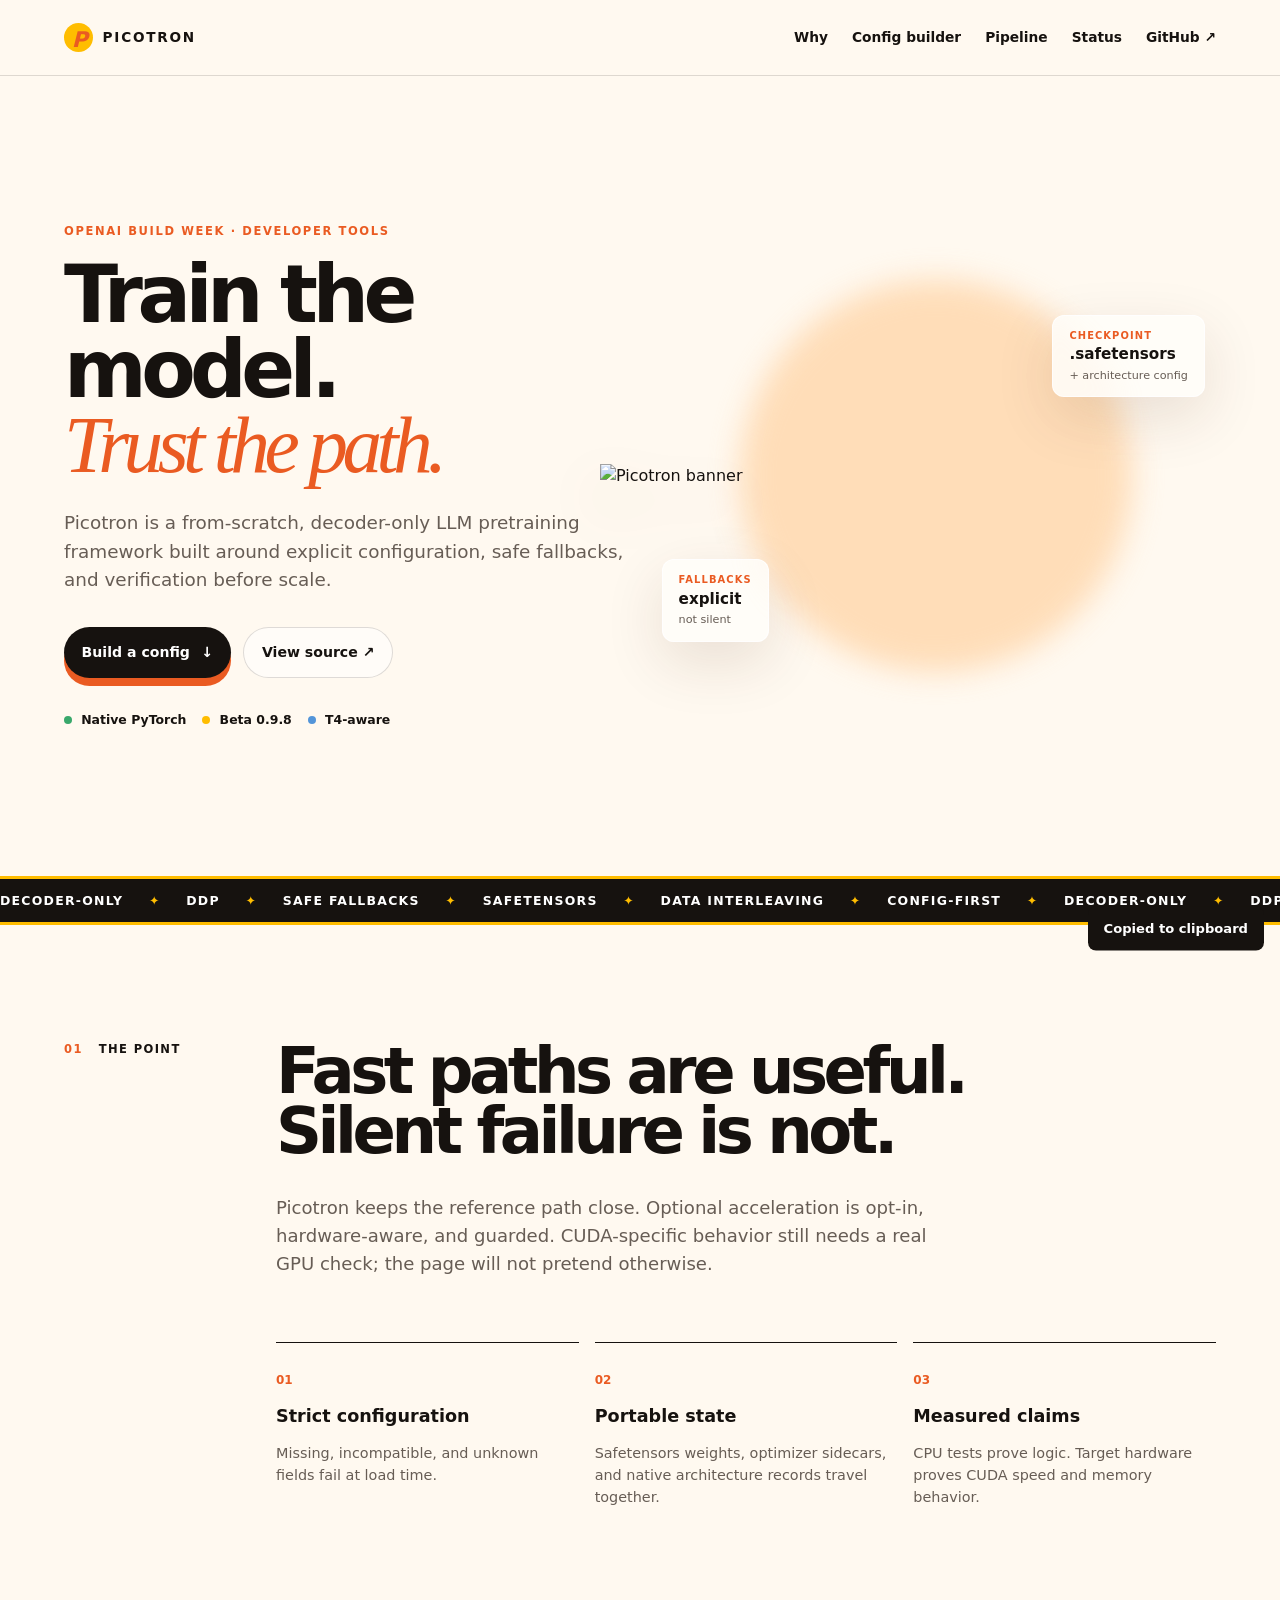
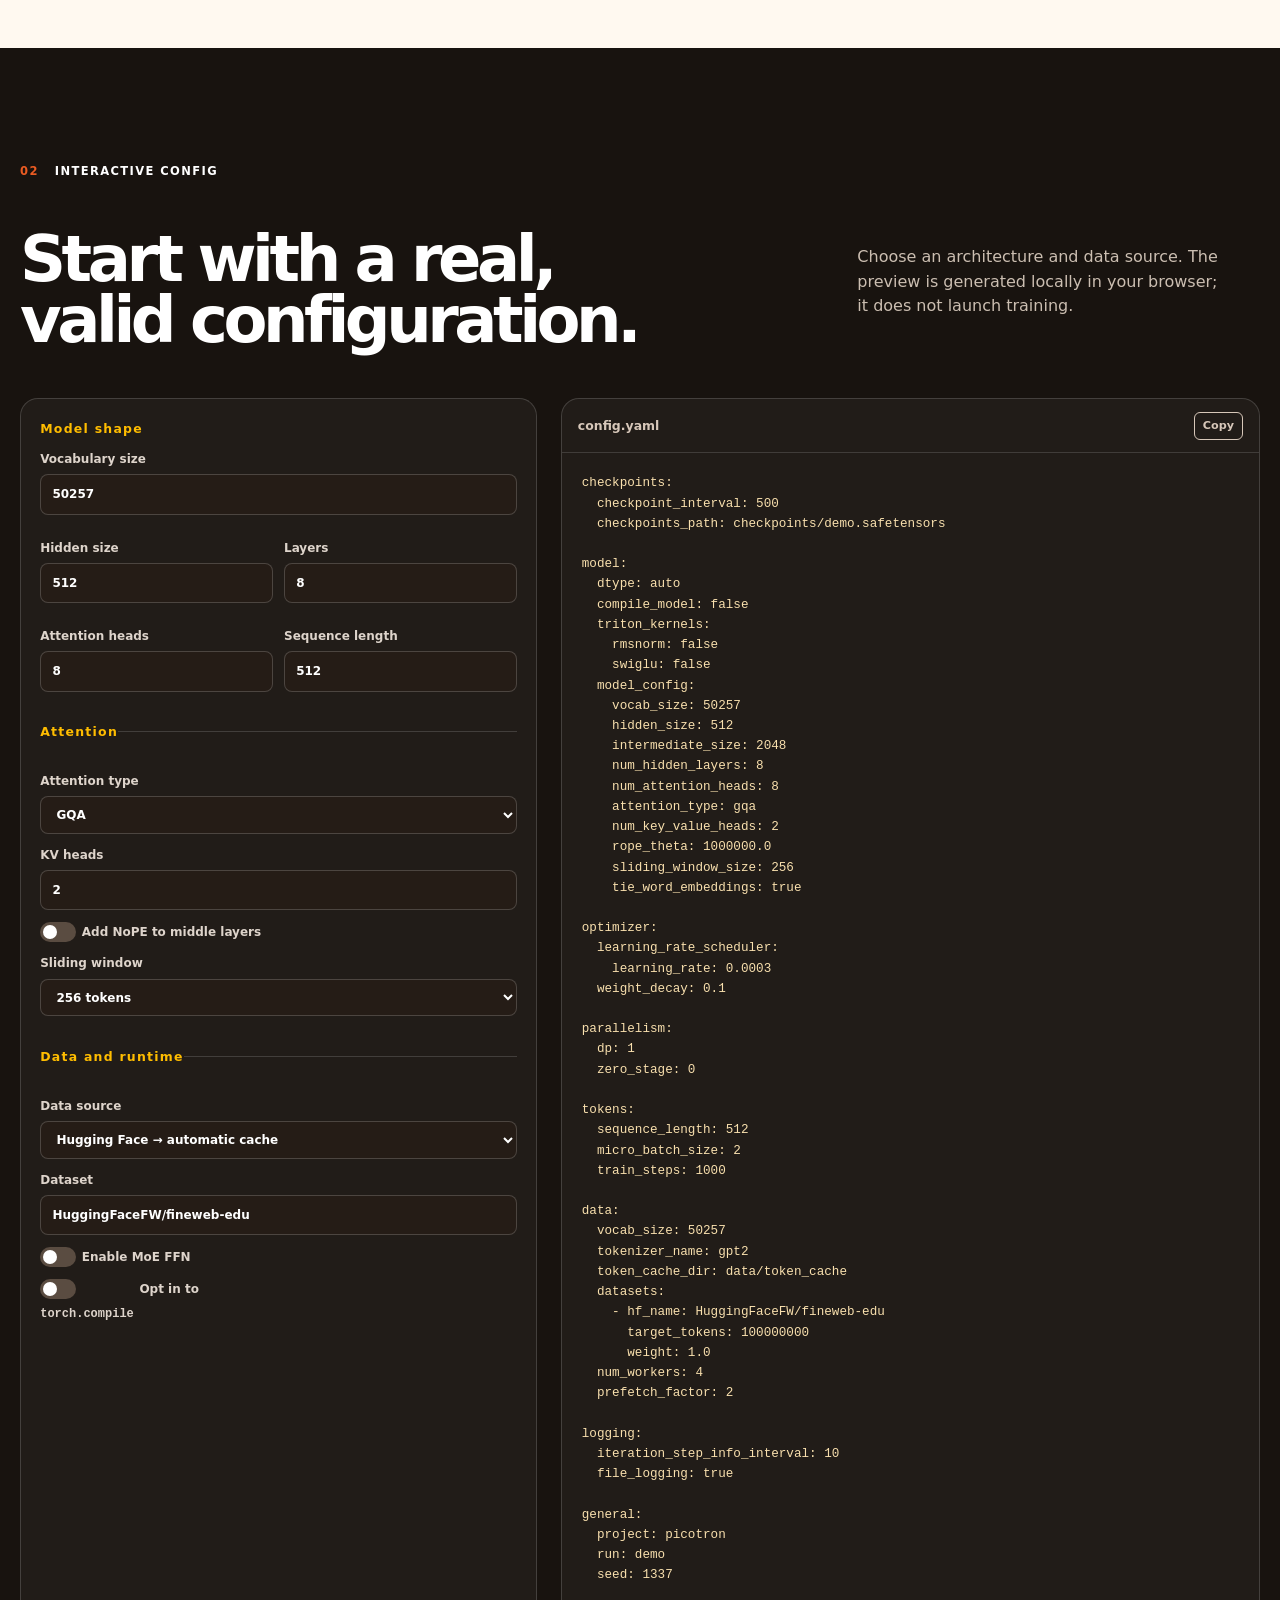
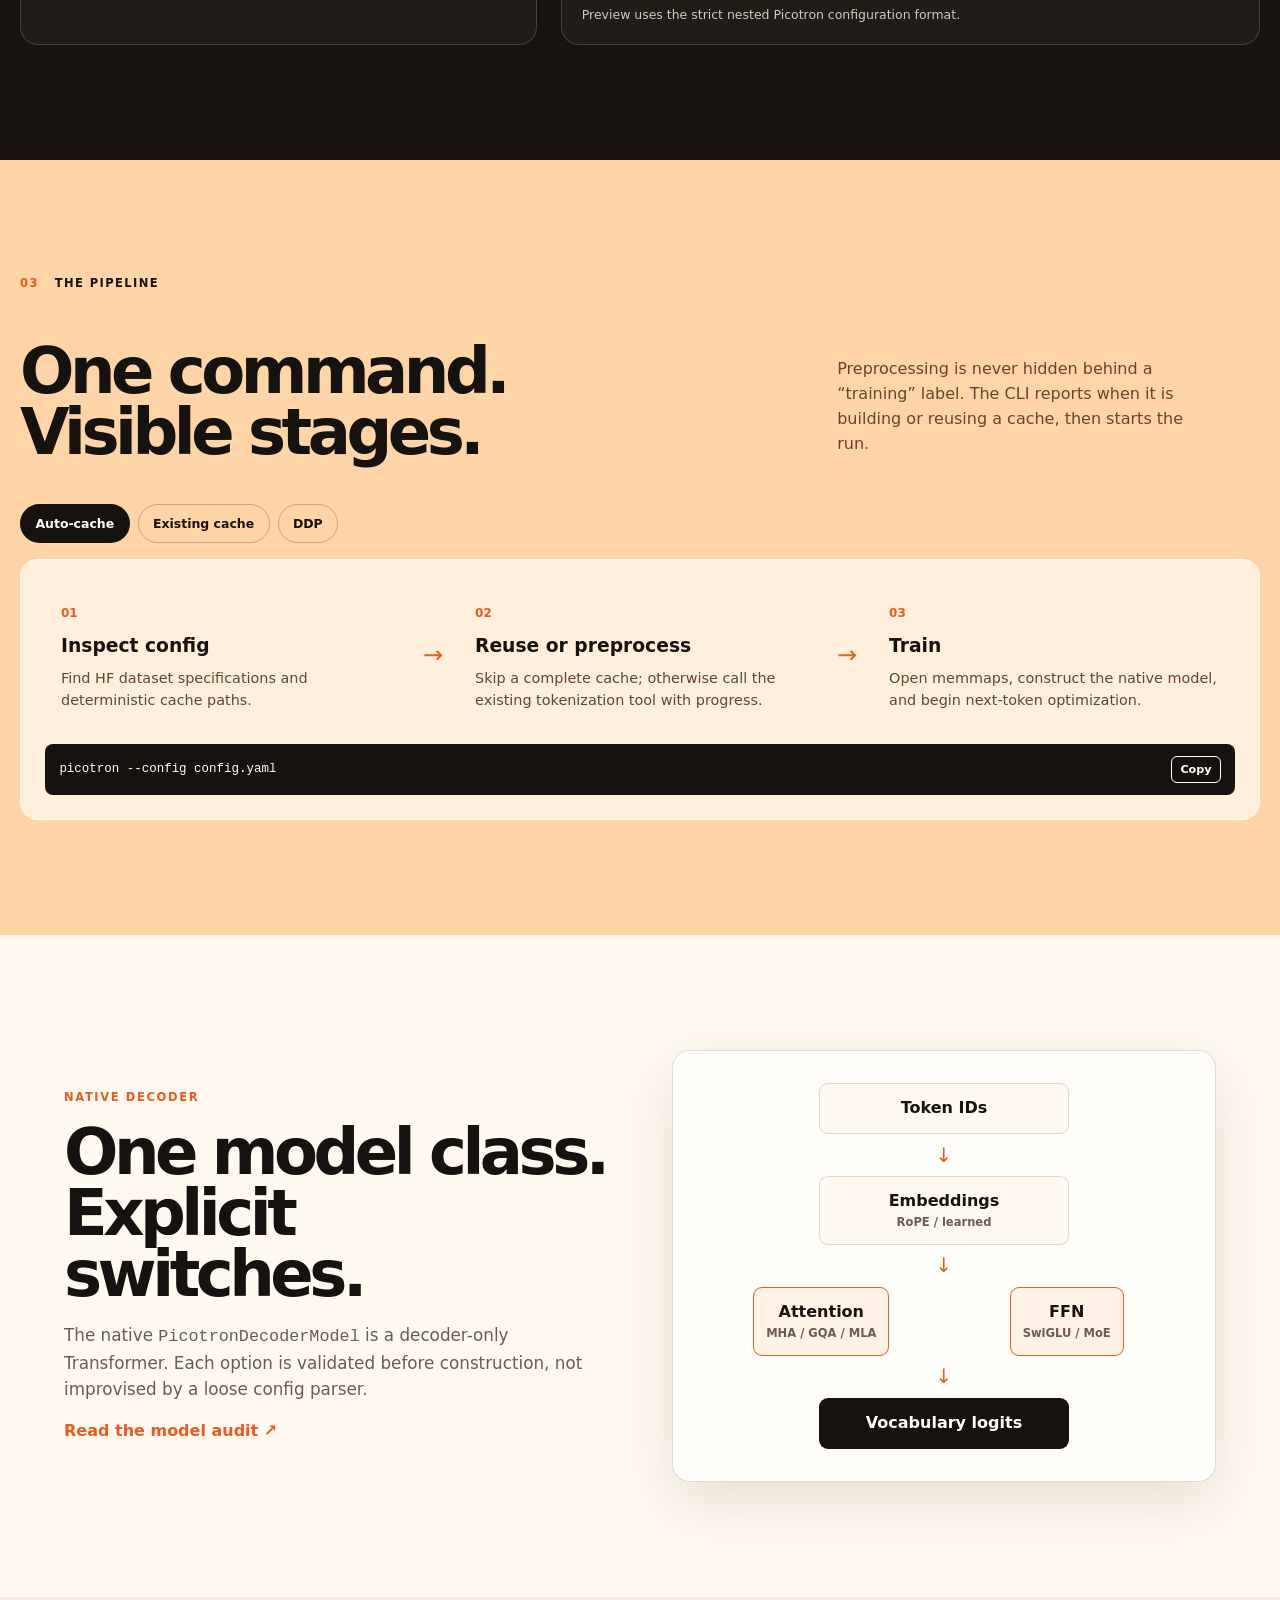
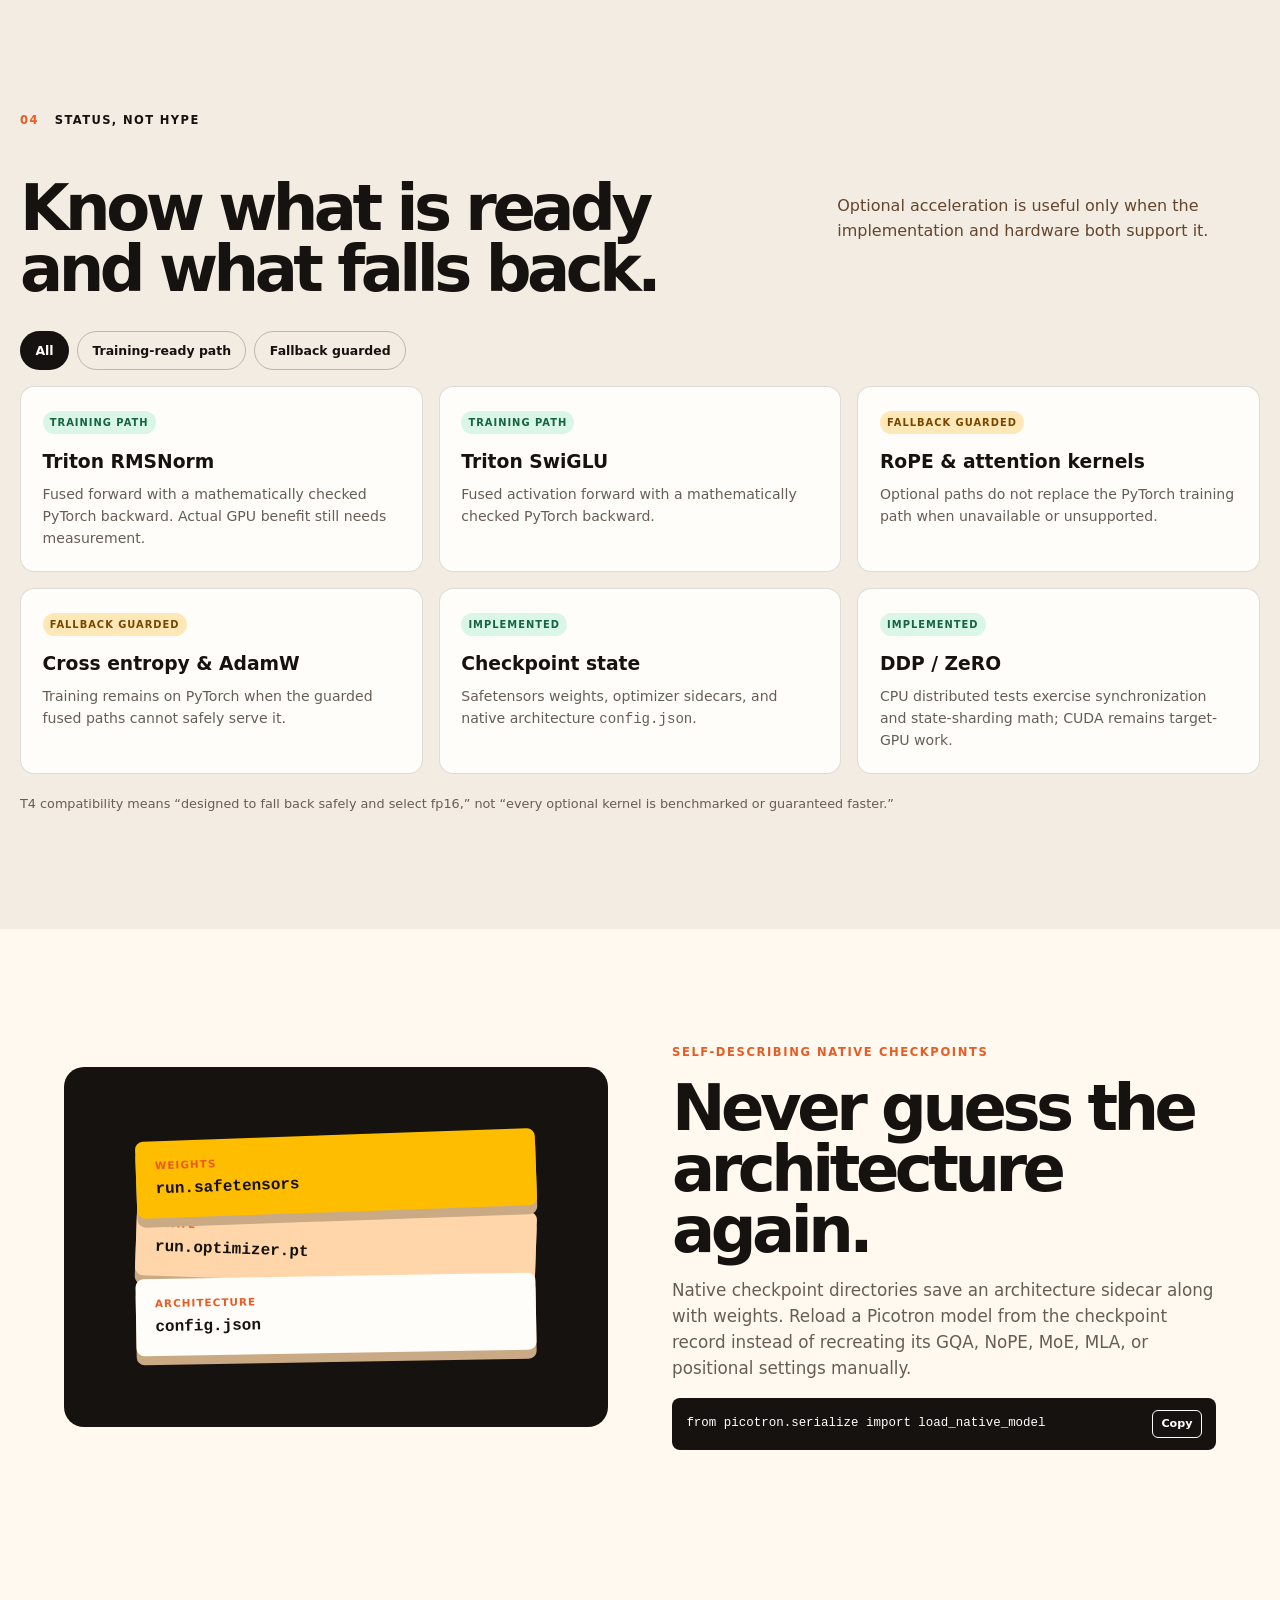
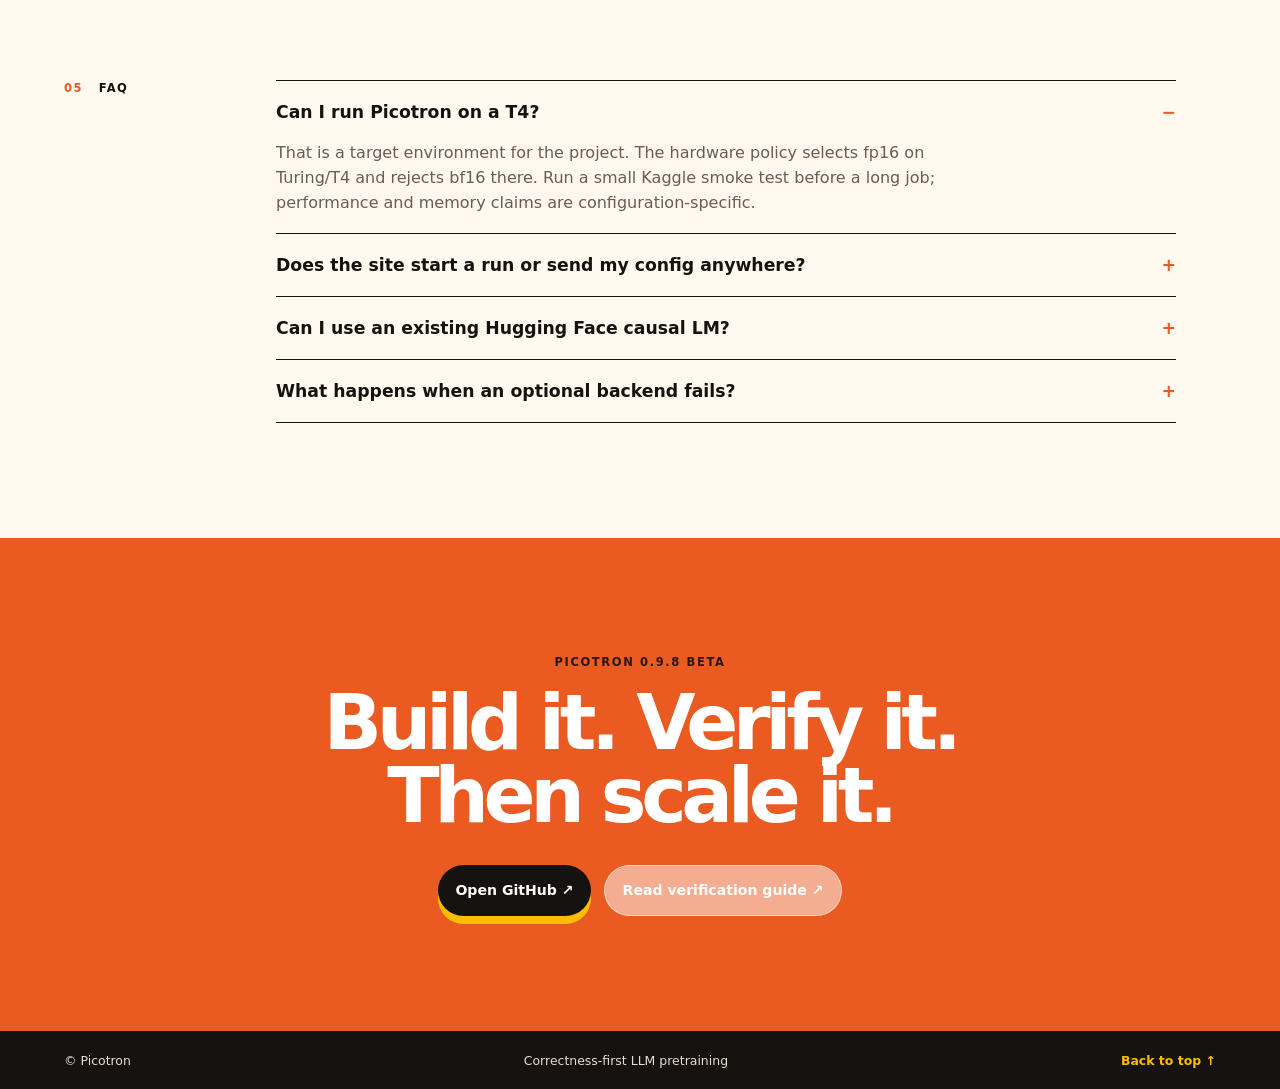
==== docs/index.html @ 0f290bdd "Add interactive GitHub Pages site Co-authored-by: OpenAI Codex <noreply@openai.com>" ====
<!doctype html>
<html lang="en">
  <head>
    <meta charset="utf-8">
    <meta name="viewport" content="width=device-width, initial-scale=1">
    <meta name="description" content="Picotron is a correctness-first, from-scratch framework for decoder-only LLM pretraining.">
    <title>Picotron — Correctness-first LLM pretraining</title>
    <link rel="preconnect" href="https://raw.githubusercontent.com">
    <link rel="stylesheet" href="assets/site.css">
  </head>
  <body>
    <a class="skip-link" href="#main">Skip to content</a>
    <header class="site-header">
      <a class="brand" href="#top" aria-label="Picotron home"><span class="brand-mark">P</span> PICOTRON</a>
      <button class="menu-button" type="button" aria-label="Open navigation" aria-expanded="false" data-menu-button>
        <span></span><span></span><span></span>
      </button>
      <nav class="site-nav" data-menu>
        <a href="#why">Why</a>
        <a href="#builder">Config builder</a>
        <a href="#pipeline">Pipeline</a>
        <a href="#status">Status</a>
        <a href="https://github.com/AndyMLAndAI/picotron" target="_blank" rel="noreferrer">GitHub ↗</a>
      </nav>
    </header>

    <main id="main">
      <section class="hero section" id="top">
        <div class="hero-copy reveal">
          <p class="eyebrow">OPENAI BUILD WEEK · DEVELOPER TOOLS</p>
          <h1>Train the model.<br><em>Trust the path.</em></h1>
          <p class="hero-text">Picotron is a from-scratch, decoder-only LLM pretraining framework built around explicit configuration, safe fallbacks, and verification before scale.</p>
          <div class="hero-actions">
            <a class="button button-primary" href="#builder">Build a config <span>↓</span></a>
            <a class="button button-quiet" href="https://github.com/AndyMLAndAI/picotron" target="_blank" rel="noreferrer">View source ↗</a>
          </div>
          <div class="hero-proof" aria-label="Project properties">
            <span><i class="dot dot-green"></i> Native PyTorch</span>
            <span><i class="dot dot-yellow"></i> Beta 0.9.8</span>
            <span><i class="dot dot-blue"></i> T4-aware</span>
          </div>
        </div>
        <div class="hero-art reveal">
          <div class="hero-glow"></div>
          <img src="https://raw.githubusercontent.com/AndyMLAndAI/picotron/main/src/banner.png" alt="Picotron banner">
          <div class="floating-card card-one"><span>CHECKPOINT</span><strong>.safetensors</strong><small>+ architecture config</small></div>
          <div class="floating-card card-two"><span>FALLBACKS</span><strong>explicit</strong><small>not silent</small></div>
        </div>
      </section>

      <section class="ticker" aria-label="Picotron capabilities">
        <div class="ticker-track">
          <span>DECODER-ONLY</span><b>✦</b><span>DDP</span><b>✦</b><span>SAFE FALLBACKS</span><b>✦</b><span>SAFETENSORS</span><b>✦</b><span>DATA INTERLEAVING</span><b>✦</b><span>CONFIG-FIRST</span><b>✦</b>
          <span>DECODER-ONLY</span><b>✦</b><span>DDP</span><b>✦</b><span>SAFE FALLBACKS</span><b>✦</b><span>SAFETENSORS</span><b>✦</b><span>DATA INTERLEAVING</span><b>✦</b><span>CONFIG-FIRST</span><b>✦</b>
        </div>
      </section>

      <section class="section statement" id="why">
        <div class="section-label reveal"><span>01</span><p>THE POINT</p></div>
        <div class="statement-content reveal">
          <h2>Fast paths are useful.<br>Silent failure is not.</h2>
          <p>Picotron keeps the reference path close. Optional acceleration is opt-in, hardware-aware, and guarded. CUDA-specific behavior still needs a real GPU check; the page will not pretend otherwise.</p>
        </div>
        <div class="principles reveal">
          <article><span class="principle-number">01</span><h3>Strict configuration</h3><p>Missing, incompatible, and unknown fields fail at load time.</p></article>
          <article><span class="principle-number">02</span><h3>Portable state</h3><p>Safetensors weights, optimizer sidecars, and native architecture records travel together.</p></article>
          <article><span class="principle-number">03</span><h3>Measured claims</h3><p>CPU tests prove logic. Target hardware proves CUDA speed and memory behavior.</p></article>
        </div>
      </section>

      <section class="section builder-section" id="builder">
        <div class="section-label reveal"><span>02</span><p>INTERACTIVE CONFIG</p></div>
        <div class="builder-heading reveal"><h2>Start with a real,<br>valid configuration.</h2><p>Choose an architecture and data source. The preview is generated locally in your browser; it does not launch training.</p></div>
        <div class="builder-grid reveal">
          <form class="config-controls" data-config-form>
            <fieldset>
              <legend>Model shape</legend>
              <label>Vocabulary size <input data-field="vocab" type="number" min="16" step="1" value="50257"></label>
              <div class="control-row"><label>Hidden size <input data-field="hidden" type="number" min="16" step="16" value="512"></label><label>Layers <input data-field="layers" type="number" min="1" step="1" value="8"></label></div>
              <div class="control-row"><label>Attention heads <input data-field="heads" type="number" min="1" step="1" value="8"></label><label>Sequence length <input data-field="sequence" type="number" min="8" step="8" value="512"></label></div>
            </fieldset>
            <fieldset>
              <legend>Attention</legend>
              <label>Attention type <select data-field="attention"><option value="mha">MHA</option><option value="gqa" selected>GQA</option><option value="mla">MLA</option></select></label>
              <label data-kv-control>KV heads <input data-field="kvHeads" type="number" min="1" step="1" value="2"></label>
              <label class="toggle"><input data-field="nope" type="checkbox"><span></span> Add NoPE to middle layers</label>
              <label>Sliding window <select data-field="window"><option value="256" selected>256 tokens</option><option value="none">Full context</option></select></label>
            </fieldset>
            <fieldset>
              <legend>Data and runtime</legend>
              <label>Data source <select data-field="dataMode"><option value="hf" selected>Hugging Face → automatic cache</option><option value="cache">Existing uint16 token cache</option><option value="synthetic">Synthetic smoke data</option></select></label>
              <label data-hf-control>Dataset <input data-field="dataset" type="text" value="HuggingFaceFW/fineweb-edu"></label>
              <label class="toggle"><input data-field="moe" type="checkbox"><span></span> Enable MoE FFN</label>
              <label class="toggle"><input data-field="compile" type="checkbox"><span></span> Opt in to <code>torch.compile</code></label>
            </fieldset>
          </form>
          <div class="config-output">
            <div class="code-topline"><span>config.yaml</span><button type="button" class="copy-button" data-copy="config-output">Copy</button></div>
            <pre id="config-output" tabindex="0"><code></code></pre>
            <p class="config-note" data-config-note></p>
          </div>
        </div>
      </section>

      <section class="section pipeline-section" id="pipeline">
        <div class="section-label reveal"><span>03</span><p>THE PIPELINE</p></div>
        <div class="pipeline-heading reveal"><h2>One command.<br>Visible stages.</h2><p>Preprocessing is never hidden behind a “training” label. The CLI reports when it is building or reusing a cache, then starts the run.</p></div>
        <div class="pipeline-tabs reveal" role="tablist" aria-label="Pipeline modes">
          <button class="tab active" role="tab" aria-selected="true" data-tab="auto">Auto-cache</button>
          <button class="tab" role="tab" aria-selected="false" data-tab="existing">Existing cache</button>
          <button class="tab" role="tab" aria-selected="false" data-tab="distributed">DDP</button>
        </div>
        <div class="pipeline-panel reveal" data-panel="auto">
          <div class="pipeline-steps"><div><span>01</span><h3>Inspect config</h3><p>Find HF dataset specifications and deterministic cache paths.</p></div><i>→</i><div><span>02</span><h3>Reuse or preprocess</h3><p>Skip a complete cache; otherwise call the existing tokenization tool with progress.</p></div><i>→</i><div><span>03</span><h3>Train</h3><p>Open memmaps, construct the native model, and begin next-token optimization.</p></div></div>
          <div class="command-box"><code>picotron --config config.yaml</code><button type="button" class="copy-button" data-copy-text="picotron --config config.yaml">Copy</button></div>
        </div>
        <div class="pipeline-panel hidden" data-panel="existing">
          <div class="pipeline-steps"><div><span>01</span><h3>Open memmap</h3><p>Read a fixed uint16 token cache without per-step tokenization.</p></div><i>→</i><div><span>02</span><h3>Mix sources</h3><p>Sample weighted sources throughout the run instead of concatenating corpora.</p></div><i>→</i><div><span>03</span><h3>Train</h3><p>Fixed sequence batches keep the core training path simple.</p></div></div>
          <div class="command-box"><code>picotron --config config.yaml</code><button type="button" class="copy-button" data-copy-text="picotron --config config.yaml">Copy</button></div>
        </div>
        <div class="pipeline-panel hidden" data-panel="distributed">
          <div class="pipeline-steps"><div><span>01</span><h3>Launch ranks</h3><p>Use one process per GPU through PyTorch's standard launcher.</p></div><i>→</i><div><span>02</span><h3>Shard data</h3><p>Each rank receives a distinct partition; rank 0 owns preprocessing and display.</p></div><i>→</i><div><span>03</span><h3>Synchronize</h3><p>DDP synchronizes gradients; ZeRO can shard optimizer state and gradients.</p></div></div>
          <div class="command-box"><code>torchrun --standalone --nproc_per_node=2 picotron --config config.yaml</code><button type="button" class="copy-button" data-copy-text="torchrun --standalone --nproc_per_node=2 picotron --config config.yaml">Copy</button></div>
        </div>
      </section>

      <section class="section architecture-section">
        <div class="architecture-copy reveal"><p class="eyebrow">NATIVE DECODER</p><h2>One model class.<br>Explicit switches.</h2><p>The native <code>PicotronDecoderModel</code> is a decoder-only Transformer. Each option is validated before construction, not improvised by a loose config parser.</p><a class="text-link" href="https://github.com/AndyMLAndAI/picotron/blob/main/docs/native_model_audit.md" target="_blank" rel="noreferrer">Read the model audit ↗</a></div>
        <div class="architecture-map reveal">
          <div class="map-node input">Token IDs</div><div class="map-arrow">↓</div><div class="map-node">Embeddings <small>RoPE / learned</small></div><div class="map-arrow">↓</div><div class="map-row"><div class="map-node accent">Attention <small>MHA / GQA / MLA</small></div><div class="map-node accent">FFN <small>SwiGLU / MoE</small></div></div><div class="map-arrow">↓</div><div class="map-node output">Vocabulary logits</div>
        </div>
      </section>

      <section class="section status-section" id="status">
        <div class="section-label reveal"><span>04</span><p>STATUS, NOT HYPE</p></div>
        <div class="status-heading reveal"><h2>Know what is ready<br>and what falls back.</h2><p>Optional acceleration is useful only when the implementation and hardware both support it.</p></div>
        <div class="status-filter reveal" role="group" aria-label="Filter status cards"><button class="filter active" data-filter="all">All</button><button class="filter" data-filter="real">Training-ready path</button><button class="filter" data-filter="fallback">Fallback guarded</button></div>
        <div class="status-grid reveal">
          <article class="status-card real" data-status="real"><span class="status-chip chip-real">TRAINING PATH</span><h3>Triton RMSNorm</h3><p>Fused forward with a mathematically checked PyTorch backward. Actual GPU benefit still needs measurement.</p></article>
          <article class="status-card real" data-status="real"><span class="status-chip chip-real">TRAINING PATH</span><h3>Triton SwiGLU</h3><p>Fused activation forward with a mathematically checked PyTorch backward.</p></article>
          <article class="status-card fallback" data-status="fallback"><span class="status-chip chip-fallback">FALLBACK GUARDED</span><h3>RoPE &amp; attention kernels</h3><p>Optional paths do not replace the PyTorch training path when unavailable or unsupported.</p></article>
          <article class="status-card fallback" data-status="fallback"><span class="status-chip chip-fallback">FALLBACK GUARDED</span><h3>Cross entropy &amp; AdamW</h3><p>Training remains on PyTorch when the guarded fused paths cannot safely serve it.</p></article>
          <article class="status-card real" data-status="real"><span class="status-chip chip-real">IMPLEMENTED</span><h3>Checkpoint state</h3><p>Safetensors weights, optimizer sidecars, and native architecture <code>config.json</code>.</p></article>
          <article class="status-card real" data-status="real"><span class="status-chip chip-real">IMPLEMENTED</span><h3>DDP / ZeRO</h3><p>CPU distributed tests exercise synchronization and state-sharding math; CUDA remains target-GPU work.</p></article>
        </div>
        <p class="status-disclaimer reveal">T4 compatibility means “designed to fall back safely and select fp16,” not “every optional kernel is benchmarked or guaranteed faster.”</p>
      </section>

      <section class="section checkpoint-section">
        <div class="checkpoint-visual reveal"><div class="file-stack"><div class="file file-main"><span>WEIGHTS</span><strong>run.safetensors</strong></div><div class="file"><span>STATE</span><strong>run.optimizer.pt</strong></div><div class="file"><span>ARCHITECTURE</span><strong>config.json</strong></div></div></div>
        <div class="checkpoint-copy reveal"><p class="eyebrow">SELF-DESCRIBING NATIVE CHECKPOINTS</p><h2>Never guess the<br>architecture again.</h2><p>Native checkpoint directories save an architecture sidecar along with weights. Reload a Picotron model from the checkpoint record instead of recreating its GQA, NoPE, MoE, MLA, or positional settings manually.</p><div class="command-box"><code>from picotron.serialize import load_native_model</code><button type="button" class="copy-button" data-copy-text="from picotron.serialize import load_native_model">Copy</button></div></div>
      </section>

      <section class="section faq-section">
        <div class="section-label reveal"><span>05</span><p>FAQ</p></div>
        <div class="faq-list reveal">
          <details open><summary>Can I run Picotron on a T4?</summary><p>That is a target environment for the project. The hardware policy selects fp16 on Turing/T4 and rejects bf16 there. Run a small Kaggle smoke test before a long job; performance and memory claims are configuration-specific.</p></details>
          <details><summary>Does the site start a run or send my config anywhere?</summary><p>No. The config builder is client-side JavaScript only. It produces a YAML preview and copy button; it does not upload data, contact the Hub, or execute commands.</p></details>
          <details><summary>Can I use an existing Hugging Face causal LM?</summary><p>Yes for the SFT/DPO adapters when the model follows the normal causal-LM logits contract. The native pretraining CLI constructs Picotron's own decoder model from its strict configuration.</p></details>
          <details><summary>What happens when an optional backend fails?</summary><p>Optional acceleration is guarded. Picotron reports the issue and returns to the relevant PyTorch path rather than silently continuing on an unknown implementation.</p></details>
        </div>
      </section>

      <section class="section final-cta reveal">
        <p class="eyebrow">PICOTRON 0.9.8 BETA</p>
        <h2>Build it. Verify it.<br>Then scale it.</h2>
        <div class="hero-actions"><a class="button button-primary" href="https://github.com/AndyMLAndAI/picotron" target="_blank" rel="noreferrer">Open GitHub ↗</a><a class="button button-quiet" href="https://github.com/AndyMLAndAI/picotron#verification" target="_blank" rel="noreferrer">Read verification guide ↗</a></div>
      </section>
    </main>

    <footer class="site-footer"><span>© Picotron</span><span>Correctness-first LLM pretraining</span><a href="#top">Back to top ↑</a></footer>
    <div class="toast" role="status" aria-live="polite" data-toast>Copied to clipboard</div>
    <script src="assets/site.js"></script>
  </body>
</html>
---- docs/assets/site.css ----
:root{--ink:#16120f;--paper:#fff9f0;--peach:#ffd6aa;--orange:#ea5b22;--yellow:#ffbd00;--muted:#675d55;--line:rgba(22,18,15,.14);--card:#fffdf9;--shadow:0 20px 60px rgba(76,35,12,.12)}*{box-sizing:border-box}html{scroll-behavior:smooth}body{margin:0;background:var(--paper);color:var(--ink);font:16px/1.55 Inter,ui-sans-serif,system-ui,-apple-system,BlinkMacSystemFont,"Segoe UI",sans-serif}code,pre{font-family:"SFMono-Regular",Consolas,"Liberation Mono",monospace}.skip-link{position:absolute;left:1rem;top:-4rem;background:var(--ink);color:#fff;padding:.7rem 1rem;z-index:20}.skip-link:focus{top:1rem}.site-header{height:76px;display:flex;align-items:center;justify-content:space-between;gap:2rem;padding:0 clamp(1.25rem,5vw,5rem);border-bottom:1px solid var(--line);position:sticky;top:0;background:rgba(255,249,240,.9);backdrop-filter:blur(14px);z-index:10}.brand{font-size:.85rem;font-weight:900;letter-spacing:.13em;text-decoration:none;color:var(--ink);display:flex;align-items:center;gap:.6rem}.brand-mark{height:29px;width:29px;display:grid;place-items:center;border-radius:50%;background:var(--yellow);color:var(--orange);font-size:1.35rem;font-style:italic;letter-spacing:-.1em}.site-nav{display:flex;align-items:center;gap:1.5rem}.site-nav a{font-size:.86rem;font-weight:700;color:var(--ink);text-decoration:none}.site-nav a:hover,.text-link:hover{color:var(--orange)}.menu-button{display:none;background:transparent;border:0;padding:.4rem}.menu-button span{width:24px;height:2px;background:var(--ink);display:block;margin:5px}.section{padding:clamp(4.5rem,9vw,9rem) clamp(1.25rem,5vw,5rem);max-width:1500px;margin:auto}.hero{min-height:min(800px,calc(100vh - 76px));display:grid;grid-template-columns:1fr 1fr;align-items:center;gap:2rem;overflow:hidden}.eyebrow{font-weight:900;letter-spacing:.14em;font-size:.72rem;color:var(--orange);margin:0 0 1rem}.hero h1,.statement h2,.builder-heading h2,.pipeline-heading h2,.architecture-copy h2,.status-heading h2,.checkpoint-copy h2,.final-cta h2{font-size:clamp(3.1rem,6.2vw,6.5rem);line-height:.95;letter-spacing:-.07em;margin:0;font-weight:900}.hero h1 em{font-family:Georgia,serif;font-weight:400;color:var(--orange)}.hero-text{font-size:1.15rem;max-width:560px;color:var(--muted);margin:1.6rem 0 2rem}.hero-actions{display:flex;flex-wrap:wrap;gap:.8rem}.button{display:inline-flex;align-items:center;gap:.7rem;padding:.85rem 1.1rem;border-radius:999px;text-decoration:none;font-weight:800;font-size:.88rem;transition:transform .2s,box-shadow .2s}.button:hover{transform:translateY(-2px)}.button-primary{background:var(--ink);color:#fff;box-shadow:0 8px 0 var(--orange)}.button-quiet{border:1px solid var(--line);color:var(--ink);background:rgba(255,255,255,.5)}.hero-proof{display:flex;flex-wrap:wrap;gap:1rem;margin-top:2rem;font-size:.78rem;font-weight:800}.dot{width:8px;height:8px;border-radius:50%;display:inline-block;margin-right:.3rem}.dot-green{background:#39a86b}.dot-yellow{background:var(--yellow)}.dot-blue{background:#5395d9}.hero-art{position:relative;min-height:460px;display:grid;place-items:center}.hero-art img{width:120%;max-width:760px;position:relative;z-index:2;filter:drop-shadow(0 25px 25px rgba(110,51,12,.17));mix-blend-mode:multiply}.hero-glow{position:absolute;width:70%;aspect-ratio:1;border-radius:50%;background:var(--peach);filter:blur(15px);opacity:.8}.floating-card{position:absolute;z-index:3;background:rgba(255,253,249,.9);backdrop-filter:blur(6px);border:1px solid rgba(255,255,255,.8);border-radius:12px;padding:.75rem 1rem;box-shadow:var(--shadow);display:grid}.floating-card span{font-size:.62rem;letter-spacing:.11em;font-weight:900;color:var(--orange)}.floating-card strong{font-size:.95rem}.floating-card small{color:var(--muted);font-size:.7rem}.card-one{top:15%;right:2%}.card-two{bottom:14%;left:1%}.ticker{overflow:hidden;background:var(--ink);color:#fff;border-block:3px solid var(--yellow);white-space:nowrap}.ticker-track{display:inline-flex;gap:1.6rem;align-items:center;min-width:max-content;padding:.75rem 0;animation:scroll 28s linear infinite;font-size:.78rem;font-weight:900;letter-spacing:.1em}.ticker b{color:var(--yellow)}@keyframes scroll{to{transform:translateX(-50%)}}.section-label{display:flex;gap:1rem;align-items:baseline;margin-bottom:3rem;font-size:.72rem;font-weight:900;letter-spacing:.12em}.section-label span{color:var(--orange)}.section-label p{margin:0}.statement{display:grid;grid-template-columns:180px 1fr;gap:2rem}.statement-content{max-width:850px}.statement-content h2{font-size:clamp(2.7rem,5vw,5rem)}.statement-content>p{font-size:1.13rem;color:var(--muted);max-width:680px;margin:2rem 0}.principles{grid-column:2;display:grid;grid-template-columns:repeat(3,1fr);gap:1rem}.principles article{padding:1.5rem 0;border-top:1px solid var(--ink)}.principle-number{font-size:.75rem;color:var(--orange);font-weight:900}.principles h3{margin:.7rem 0;font-size:1.1rem}.principles p{color:var(--muted);font-size:.9rem;margin:0}.builder-section{background:#18130f;color:#fff;max-width:none;padding-left:max(1.25rem,calc((100vw - 1400px)/2));padding-right:max(1.25rem,calc((100vw - 1400px)/2))}.builder-section .section-label{color:#fff}.builder-heading{display:grid;grid-template-columns:1.4fr .7fr;gap:2rem;max-width:1400px;margin:0 auto 3rem}.builder-heading h2{font-size:clamp(2.6rem,5vw,5rem)}.builder-heading p{color:#cbbeb1;max-width:370px}.builder-grid{max-width:1400px;margin:auto;display:grid;grid-template-columns:minmax(280px,.85fr) minmax(340px,1.15fr);gap:1.5rem}.config-controls,.config-output{border:1px solid rgba(255,255,255,.16);border-radius:18px;background:rgba(255,255,255,.04)}.config-controls{padding:1.2rem}.config-controls fieldset{border:0;border-top:1px solid rgba(255,255,255,.15);padding:1.15rem 0 0;margin:1.15rem 0 0}.config-controls fieldset:first-child{border-top:0;padding-top:0;margin-top:0}.config-controls legend{font-size:.78rem;font-weight:900;letter-spacing:.1em;color:var(--yellow);padding:0}.config-controls label{display:grid;gap:.35rem;color:#ded4cb;font-size:.75rem;font-weight:800;margin:.75rem 0}.config-controls input:not([type=checkbox]),.config-controls select{width:100%;padding:.62rem .7rem;border-radius:8px;border:1px solid rgba(255,255,255,.18);background:#251c16;color:#fff;font:inherit}.control-row{display:grid;grid-template-columns:1fr 1fr;gap:.7rem}.toggle{grid-template-columns:auto 1fr;align-items:center;column-gap:.55rem;cursor:pointer}.toggle input{position:absolute;opacity:0}.toggle span{height:20px;width:36px;border-radius:20px;background:#5a4c41;position:relative;transition:.2s}.toggle span:after{content:"";position:absolute;left:3px;top:3px;height:14px;width:14px;border-radius:50%;background:#fff;transition:.2s}.toggle input:checked+span{background:var(--orange)}.toggle input:checked+span:after{transform:translateX(16px)}.code-topline{display:flex;justify-content:space-between;align-items:center;padding:.8rem 1rem;border-bottom:1px solid rgba(255,255,255,.14);font-size:.78rem;font-weight:900;color:#d7c7b9}.copy-button{border:1px solid currentColor;background:transparent;color:inherit;border-radius:6px;padding:.25rem .5rem;font:inherit;font-size:.7rem;font-weight:900;cursor:pointer}.copy-button:hover{background:rgba(255,255,255,.12)}.config-output pre{margin:0;padding:1.25rem;min-height:560px;overflow:auto;color:#f9e0ae;font-size:.79rem;line-height:1.6}.config-note{margin:0;padding:0 1.25rem 1.2rem;color:#d7c7b9;font-size:.78rem}.pipeline-section{background:#ffd5a7;max-width:none;padding-left:max(1.25rem,calc((100vw - 1400px)/2));padding-right:max(1.25rem,calc((100vw - 1400px)/2))}.pipeline-heading,.status-heading{max-width:1400px;margin:0 auto 2rem;display:grid;grid-template-columns:1.3fr .7fr;gap:2rem}.pipeline-heading h2,.status-heading h2{font-size:clamp(2.6rem,5vw,5rem)}.pipeline-heading p,.status-heading p{color:#64452e;max-width:380px}.pipeline-tabs,.pipeline-panel{max-width:1400px;margin-inline:auto}.pipeline-tabs{display:flex;gap:.5rem;margin-bottom:1rem}.tab,.filter{border:1px solid rgba(22,18,15,.24);background:transparent;color:var(--ink);border-radius:999px;padding:.55rem .9rem;font:inherit;font-size:.78rem;font-weight:900;cursor:pointer}.tab.active,.filter.active{background:var(--ink);color:#fff}.pipeline-panel{background:rgba(255,253,249,.64);border:1px solid rgba(255,255,255,.75);border-radius:18px;padding:1.5rem}.hidden{display:none}.pipeline-steps{display:grid;grid-template-columns:1fr auto 1fr auto 1fr;gap:1rem;align-items:center}.pipeline-steps>div{padding:1rem}.pipeline-steps span{font-size:.75rem;font-weight:900;color:var(--orange)}.pipeline-steps h3{margin:.4rem 0}.pipeline-steps p{margin:0;color:#64452e;font-size:.9rem}.pipeline-steps i{font-style:normal;font-size:1.5rem;color:var(--orange)}.command-box{display:flex;align-items:center;justify-content:space-between;gap:1rem;margin-top:1rem;padding:.75rem .9rem;border-radius:8px;background:var(--ink);color:#fff;overflow:auto}.command-box code{white-space:nowrap;font-size:.78rem}.architecture-section{display:grid;grid-template-columns:1fr 1fr;gap:4rem;align-items:center}.architecture-copy h2,.checkpoint-copy h2{font-size:clamp(2.6rem,5vw,5rem)}.architecture-copy p:not(.eyebrow),.checkpoint-copy p:not(.eyebrow){color:var(--muted);max-width:550px;font-size:1.05rem}.text-link{font-weight:900;color:var(--orange);text-decoration:none}.architecture-map{border:1px solid var(--line);border-radius:18px;background:var(--card);padding:2rem;text-align:center;box-shadow:var(--shadow)}.map-node{max-width:250px;margin:auto;border:1px solid var(--line);background:var(--paper);border-radius:9px;padding:.75rem;font-weight:900}.map-node small{display:block;color:var(--muted);font-weight:600;font-size:.72rem}.map-node.accent{border-color:var(--orange);background:#fff3e8}.map-node.output{background:var(--ink);color:#fff}.map-arrow{color:var(--orange);font-size:1.25rem;margin:.35rem}.map-row{display:grid;grid-template-columns:1fr 1fr;gap:.8rem}.status-section{background:#f2ece3;max-width:none;padding-left:max(1.25rem,calc((100vw - 1400px)/2));padding-right:max(1.25rem,calc((100vw - 1400px)/2))}.status-filter{max-width:1400px;margin:0 auto 1rem;display:flex;gap:.5rem}.status-grid{max-width:1400px;margin:auto;display:grid;grid-template-columns:repeat(3,1fr);gap:1rem}.status-card{border:1px solid var(--line);border-radius:14px;padding:1.35rem;background:var(--card)}.status-card h3{margin:.8rem 0 .5rem}.status-card p{margin:0;color:var(--muted);font-size:.88rem}.status-chip{display:inline-block;font-size:.62rem;font-weight:900;letter-spacing:.1em;padding:.25rem .45rem;border-radius:999px}.chip-real{color:#17643f;background:#d9f6e6}.chip-fallback{color:#784600;background:#ffe8b8}.status-disclaimer{max-width:1400px;margin:1.25rem auto 0;color:var(--muted);font-size:.8rem}.checkpoint-section{display:grid;grid-template-columns:1fr 1fr;gap:4rem;align-items:center}.checkpoint-visual{min-height:360px;display:grid;place-items:center;background:var(--ink);border-radius:20px}.file-stack{width:min(78%,400px);position:relative}.file{background:#f4e9d9;color:var(--ink);padding:1rem 1.2rem;border-radius:8px;box-shadow:0 9px 0 #c9aa84;margin-top:-.4rem;display:flex;flex-direction:column;transform:rotate(-2deg)}.file:nth-child(2){transform:rotate(2deg);background:#ffd6aa}.file:nth-child(3){transform:rotate(-1deg);background:#fffdf9}.file-main{background:var(--yellow);position:relative;z-index:2}.file span{font-size:.65rem;font-weight:900;letter-spacing:.1em;color:var(--orange)}.file strong{font-family:monospace;margin-top:.25rem}.faq-section{display:grid;grid-template-columns:180px 1fr;gap:2rem}.faq-list{max-width:900px}.faq-list details{border-top:1px solid var(--ink);padding:1.1rem 0}.faq-list details:last-child{border-bottom:1px solid var(--ink)}.faq-list summary{font-size:1.08rem;font-weight:900;cursor:pointer;list-style:none;display:flex;justify-content:space-between;gap:1rem}.faq-list summary:after{content:"+";color:var(--orange)}.faq-list details[open] summary:after{content:"−"}.faq-list p{max-width:700px;color:var(--muted);margin-bottom:0}.final-cta{max-width:none;background:var(--orange);color:#fff;text-align:center}.final-cta .eyebrow{color:#2d170d}.final-cta h2{font-size:clamp(3rem,6vw,6.5rem)}.final-cta .hero-actions{justify-content:center;margin-top:2rem}.final-cta .button-primary{background:var(--ink);box-shadow:0 8px 0 var(--yellow)}.final-cta .button-quiet{color:#fff;border-color:rgba(255,255,255,.5)}.site-footer{background:var(--ink);color:#e7ddd3;padding:1.2rem clamp(1.25rem,5vw,5rem);display:flex;justify-content:space-between;gap:1rem;flex-wrap:wrap;font-size:.78rem}.site-footer a{color:var(--yellow);text-decoration:none;font-weight:800}.toast{position:fixed;right:1rem;bottom:1rem;transform:translateY(150%);background:var(--ink);color:#fff;padding:.75rem 1rem;border-radius:8px;font-size:.82rem;font-weight:800;transition:transform .25s;z-index:30}.toast.show{transform:translateY(0)}.reveal{animation:up .7s both}@keyframes up{from{opacity:0;transform:translateY(18px)}to{opacity:1;transform:none}}@media(max-width:800px){.site-header{height:64px}.menu-button{display:block}.site-nav{display:none;position:absolute;left:0;right:0;top:63px;background:var(--paper);border-bottom:1px solid var(--line);padding:1rem 1.25rem;flex-direction:column;align-items:flex-start}.site-nav.open{display:flex}.hero,.architecture-section,.checkpoint-section{grid-template-columns:1fr}.hero{padding-top:3rem}.hero-art{min-height:310px;order:-1}.hero-art img{width:110%}.floating-card{display:none}.statement,.faq-section{grid-template-columns:1fr}.principles{grid-column:auto;grid-template-columns:1fr}.builder-heading,.builder-grid,.pipeline-heading,.status-heading{grid-template-columns:1fr}.pipeline-steps{grid-template-columns:1fr}.pipeline-steps i{transform:rotate(90deg);text-align:center}.status-grid{grid-template-columns:1fr}.config-output pre{min-height:420px}.section-label{margin-bottom:1.5rem}.map-row{grid-template-columns:1fr}.ticker-track{animation-duration:20s}}@media(prefers-reduced-motion:reduce){*,*:before,*:after{animation-duration:.01ms!important;animation-iteration-count:1!important;scroll-behavior:auto!important}}
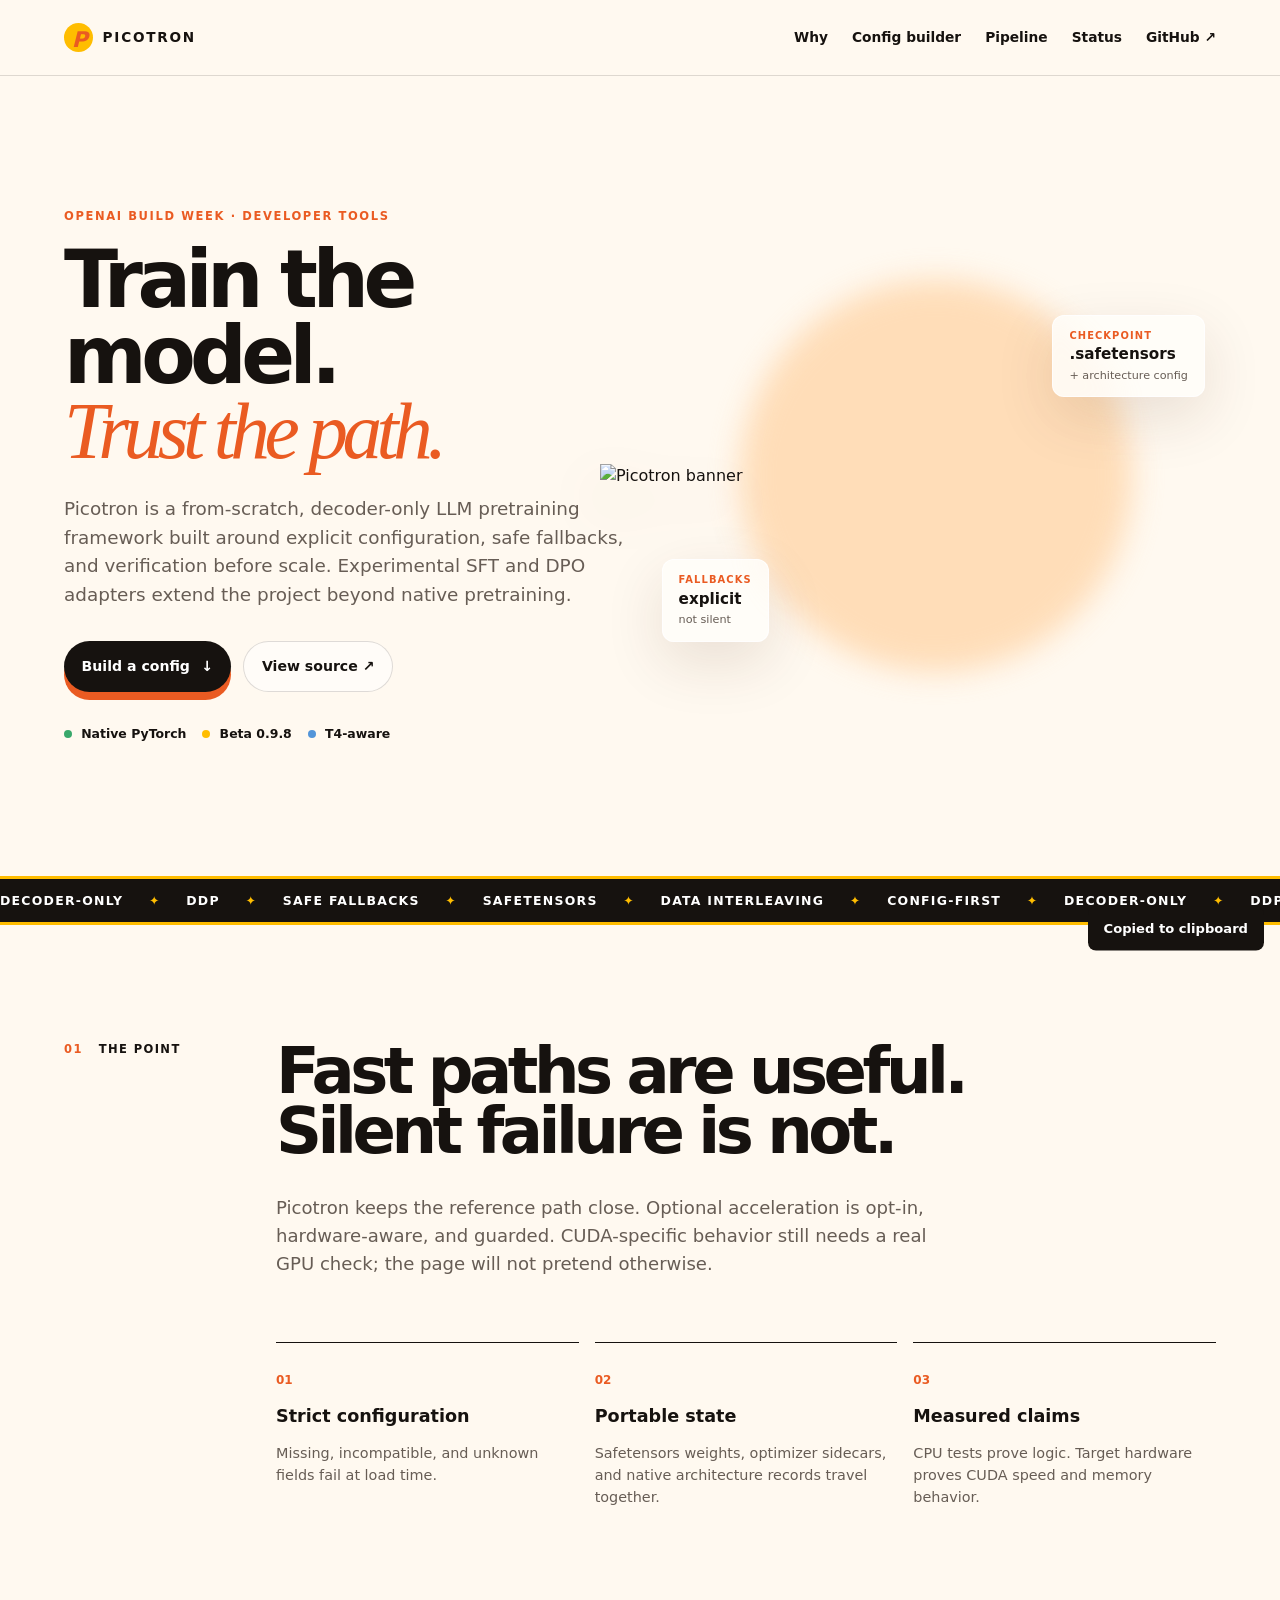
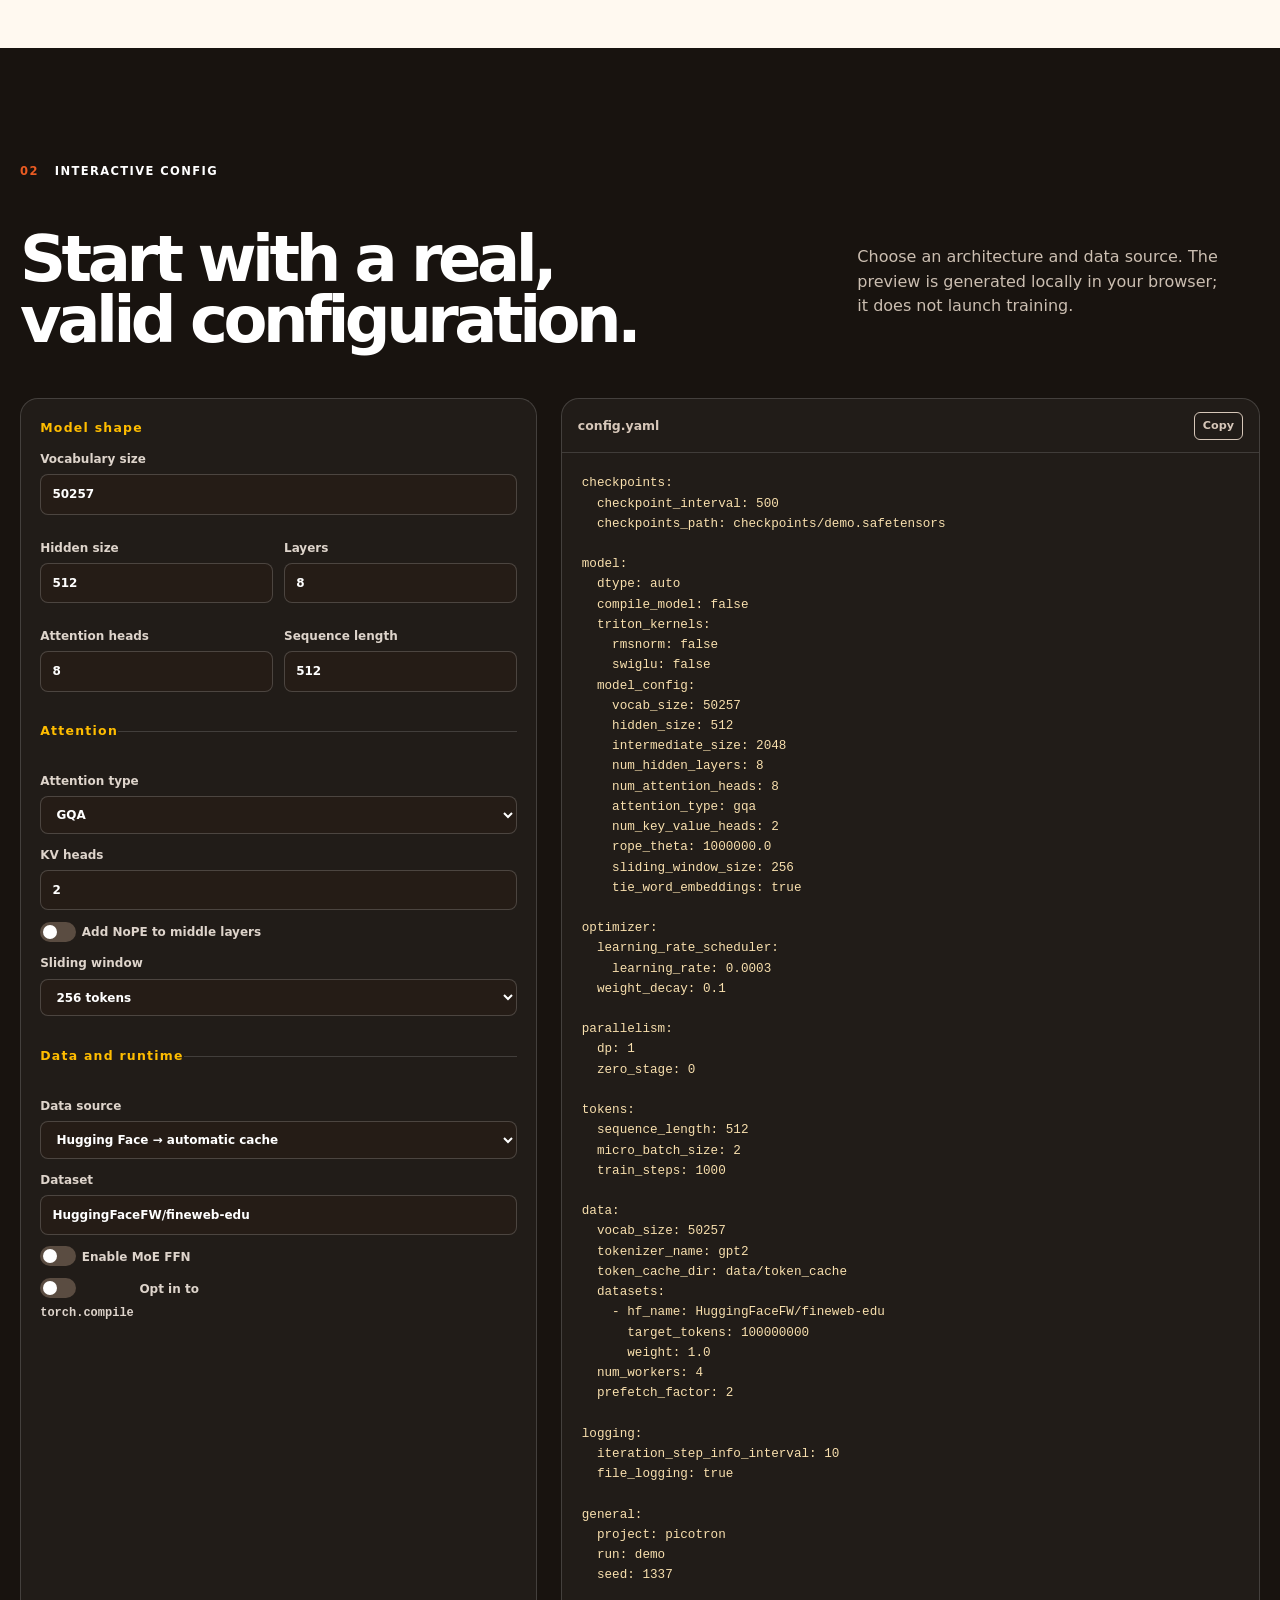
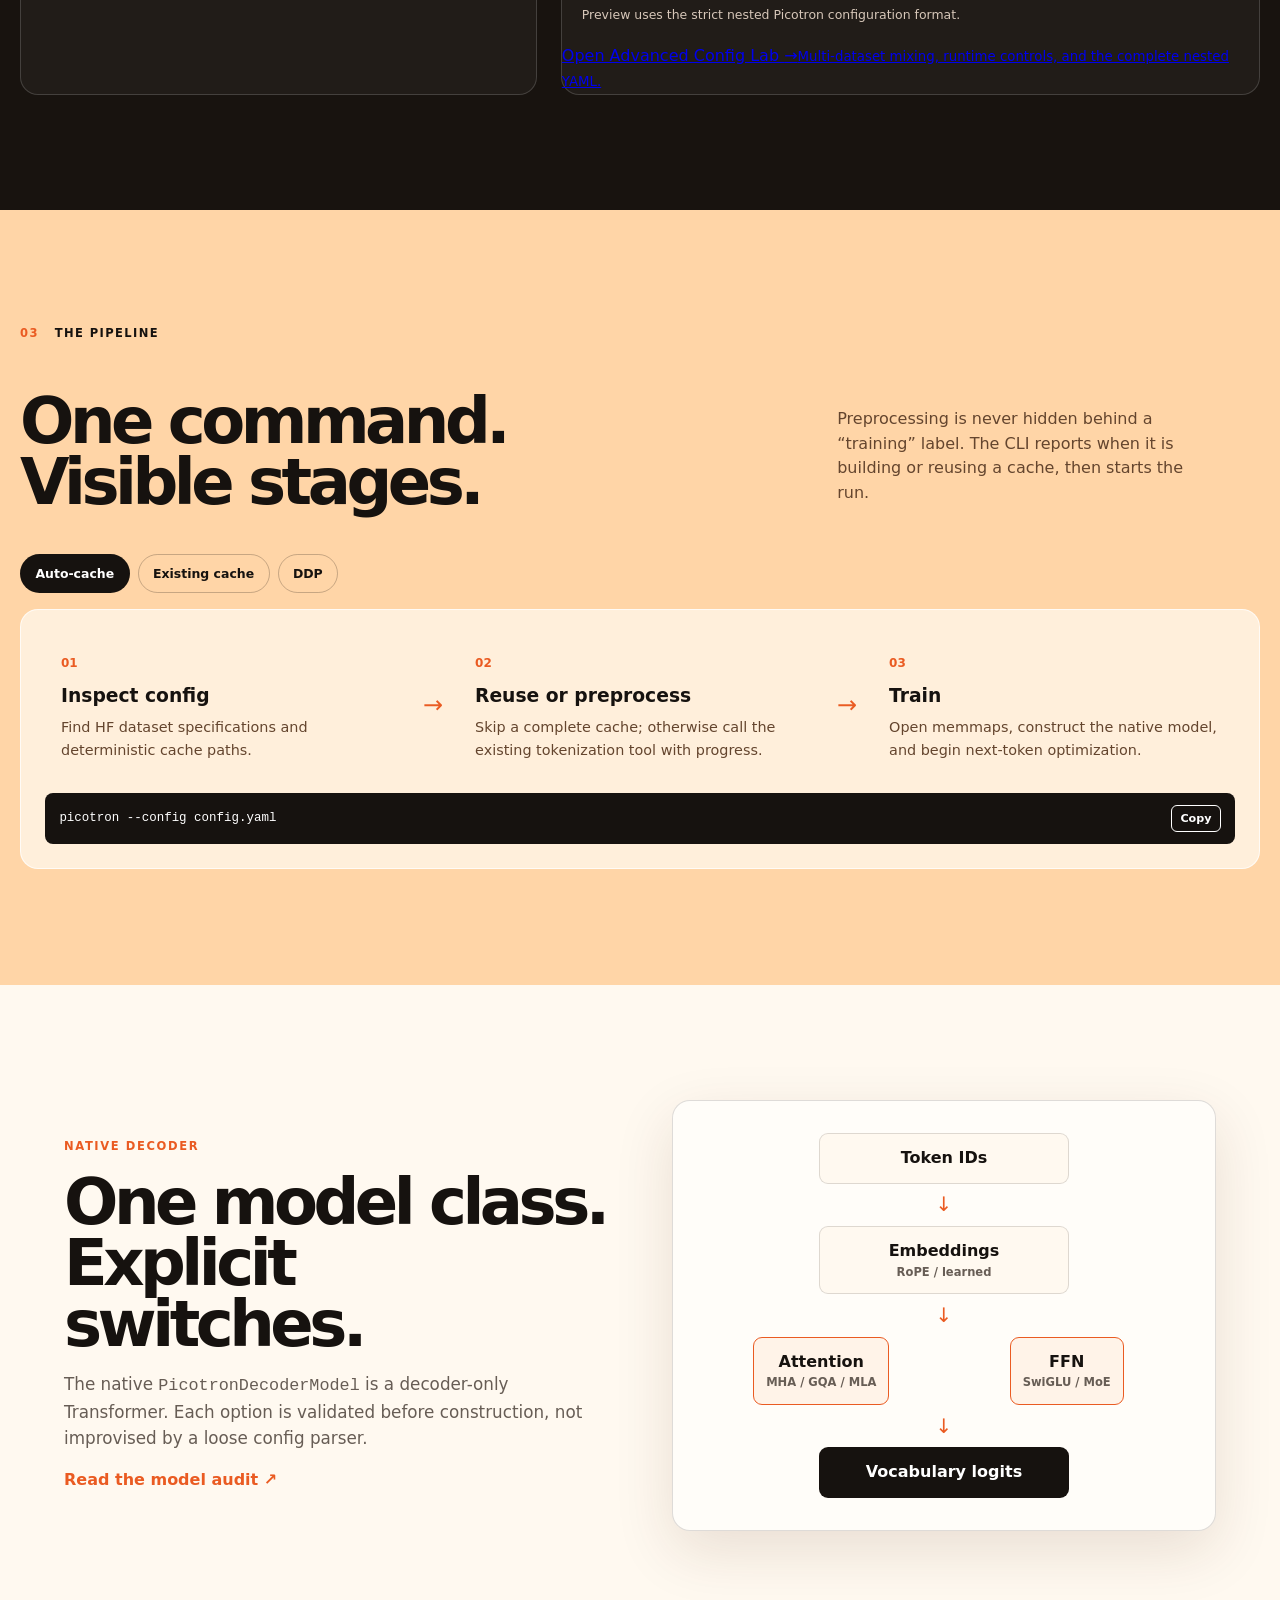
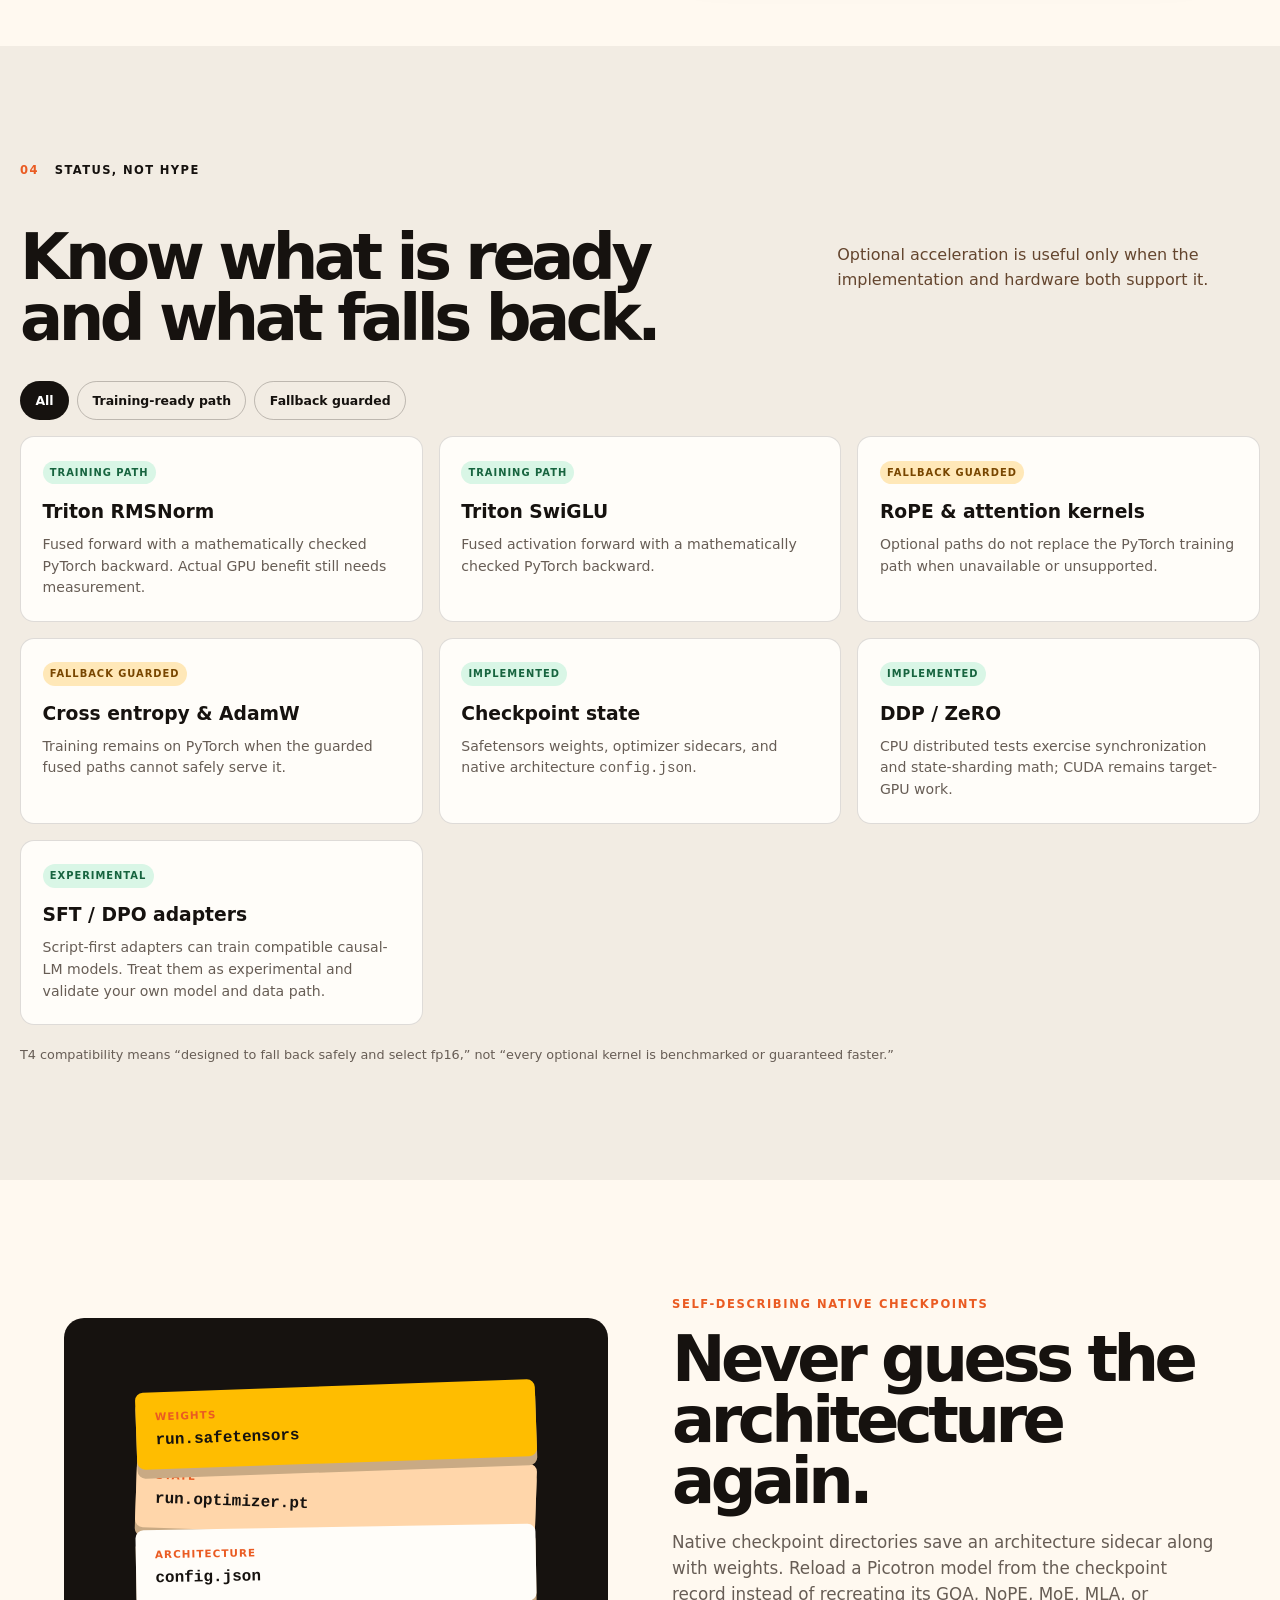
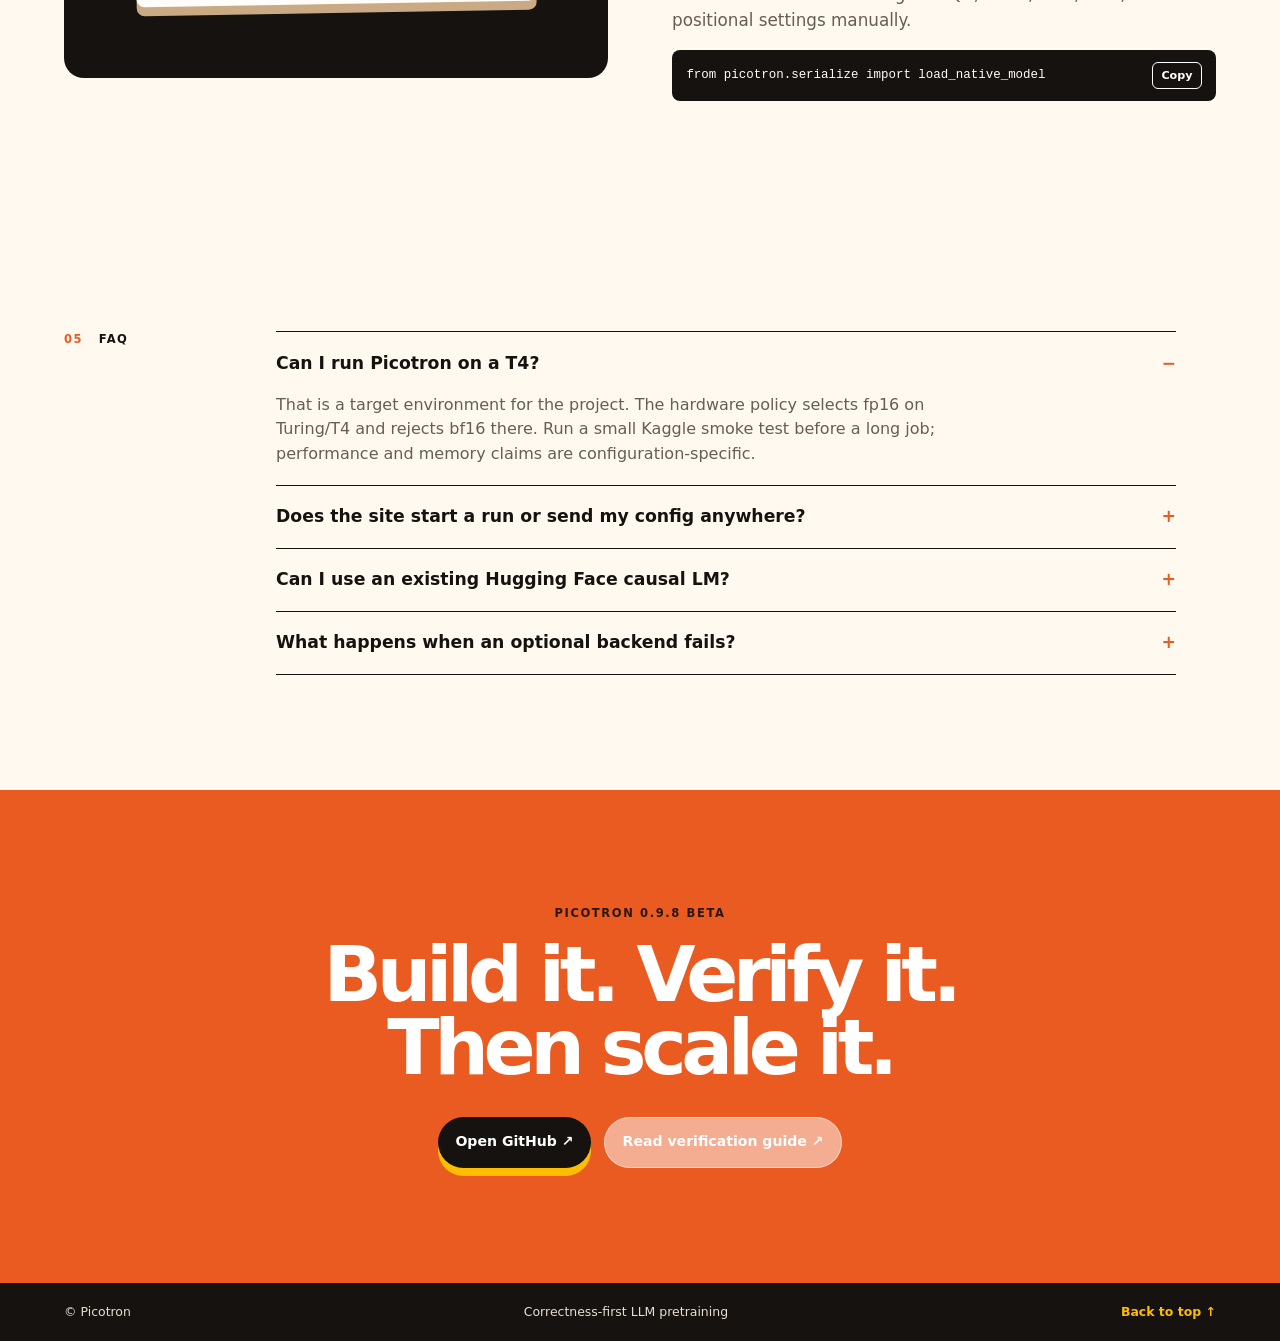
==== commit f7d9b969: "Add advanced interactive config lab Co-authored-by: OpenAI Codex <noreply@openai.com>" ====
--- a/docs/index.html
+++ b/docs/index.html
@@ -29,7 +29,7 @@
         <div class="hero-copy reveal">
           <p class="eyebrow">OPENAI BUILD WEEK · DEVELOPER TOOLS</p>
           <h1>Train the model.<br><em>Trust the path.</em></h1>
-          <p class="hero-text">Picotron is a from-scratch, decoder-only LLM pretraining framework built around explicit configuration, safe fallbacks, and verification before scale.</p>
+          <p class="hero-text">Picotron is a from-scratch, decoder-only LLM pretraining framework built around explicit configuration, safe fallbacks, and verification before scale. Experimental SFT and DPO adapters extend the project beyond native pretraining.</p>
           <div class="hero-actions">
             <a class="button button-primary" href="#builder">Build a config <span>↓</span></a>
             <a class="button button-quiet" href="https://github.com/AndyMLAndAI/picotron" target="_blank" rel="noreferrer">View source ↗</a>
@@ -98,6 +98,7 @@
             <div class="code-topline"><span>config.yaml</span><button type="button" class="copy-button" data-copy="config-output">Copy</button></div>
             <pre id="config-output" tabindex="0"><code></code></pre>
             <p class="config-note" data-config-note></p>
+            <a class="advanced-link" href="config-lab.html">Open Advanced Config Lab <span>→</span><small>Multi-dataset mixing, runtime controls, and the complete nested YAML.</small></a>
           </div>
         </div>
       </section>
@@ -142,6 +143,7 @@
           <article class="status-card fallback" data-status="fallback"><span class="status-chip chip-fallback">FALLBACK GUARDED</span><h3>Cross entropy &amp; AdamW</h3><p>Training remains on PyTorch when the guarded fused paths cannot safely serve it.</p></article>
           <article class="status-card real" data-status="real"><span class="status-chip chip-real">IMPLEMENTED</span><h3>Checkpoint state</h3><p>Safetensors weights, optimizer sidecars, and native architecture <code>config.json</code>.</p></article>
           <article class="status-card real" data-status="real"><span class="status-chip chip-real">IMPLEMENTED</span><h3>DDP / ZeRO</h3><p>CPU distributed tests exercise synchronization and state-sharding math; CUDA remains target-GPU work.</p></article>
+          <article class="status-card real" data-status="real"><span class="status-chip chip-real">EXPERIMENTAL</span><h3>SFT / DPO adapters</h3><p>Script-first adapters can train compatible causal-LM models. Treat them as experimental and validate your own model and data path.</p></article>
         </div>
         <p class="status-disclaimer reveal">T4 compatibility means “designed to fall back safely and select fp16,” not “every optional kernel is benchmarked or guaranteed faster.”</p>
       </section>
@@ -156,7 +158,7 @@
         <div class="faq-list reveal">
           <details open><summary>Can I run Picotron on a T4?</summary><p>That is a target environment for the project. The hardware policy selects fp16 on Turing/T4 and rejects bf16 there. Run a small Kaggle smoke test before a long job; performance and memory claims are configuration-specific.</p></details>
           <details><summary>Does the site start a run or send my config anywhere?</summary><p>No. The config builder is client-side JavaScript only. It produces a YAML preview and copy button; it does not upload data, contact the Hub, or execute commands.</p></details>
-          <details><summary>Can I use an existing Hugging Face causal LM?</summary><p>Yes for the SFT/DPO adapters when the model follows the normal causal-LM logits contract. The native pretraining CLI constructs Picotron's own decoder model from its strict configuration.</p></details>
+          <details><summary>Can I use an existing Hugging Face causal LM?</summary><p>Yes: experimental SFT and DPO adapters accept compatible causal-LM logits contracts. The native pretraining CLI constructs Picotron's own decoder model from its strict configuration.</p></details>
           <details><summary>What happens when an optional backend fails?</summary><p>Optional acceleration is guarded. Picotron reports the issue and returns to the relevant PyTorch path rather than silently continuing on an unknown implementation.</p></details>
         </div>
       </section>
